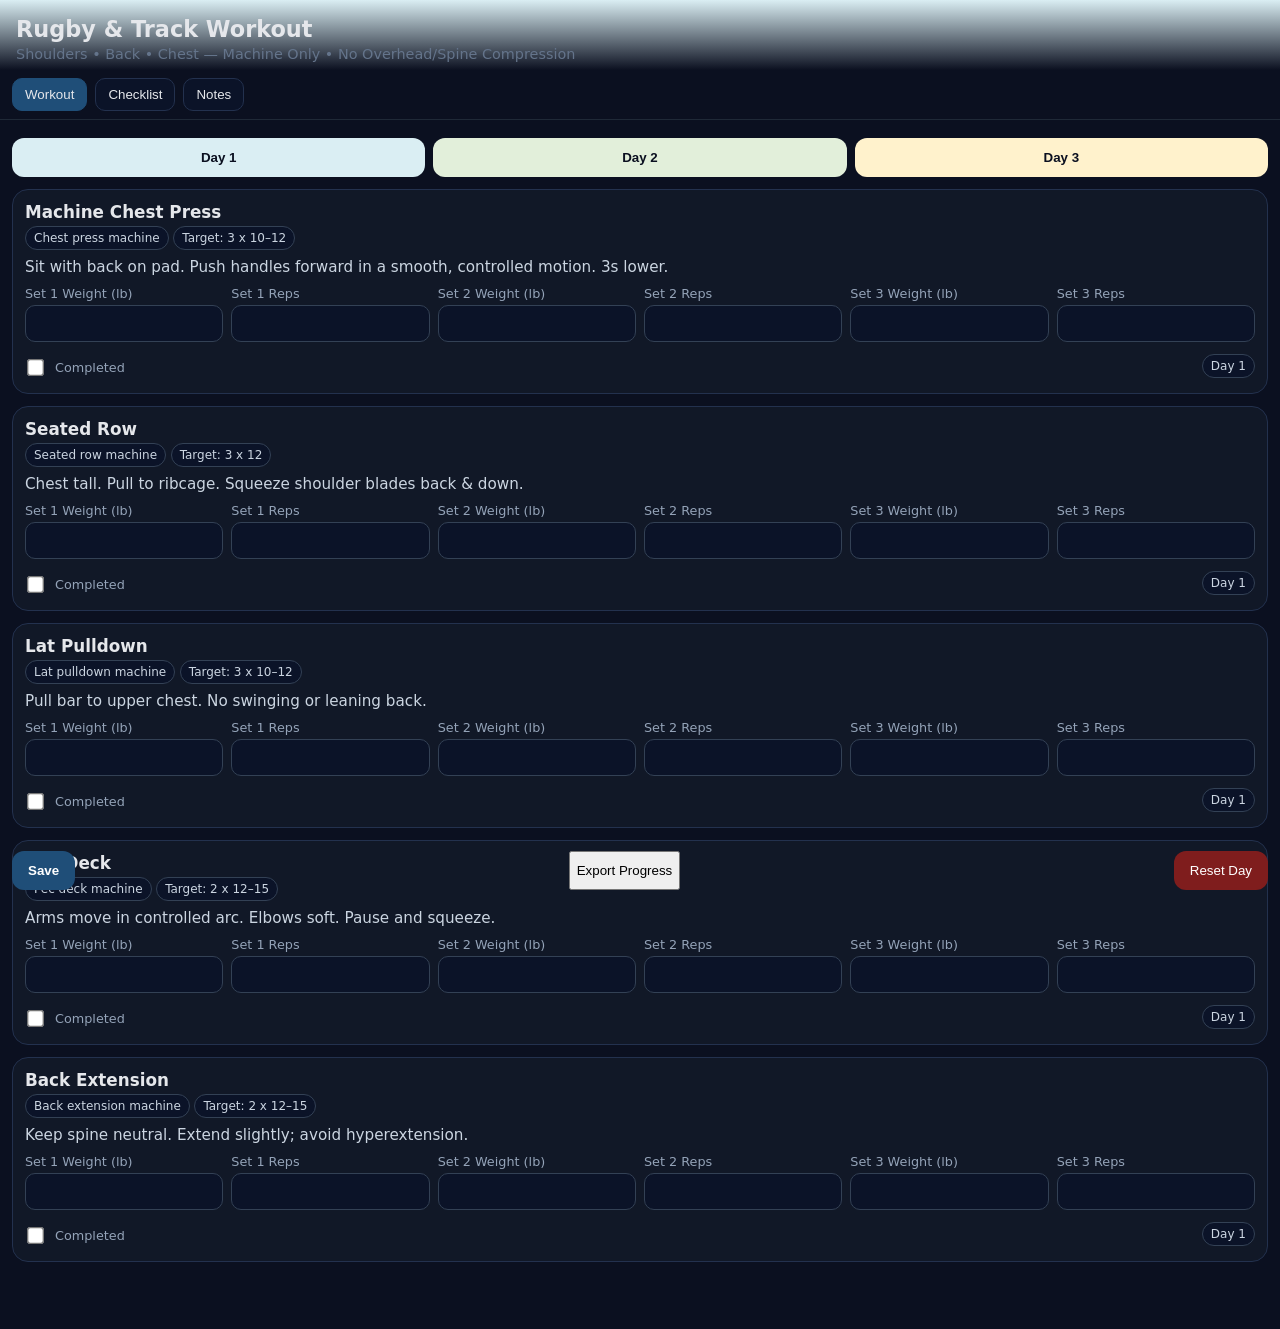
==== index.html @ b60ce6e6 "Add files via upload" ====
<!DOCTYPE html>
<html lang="en">
<head>
  <meta charset="utf-8" />
  <meta name="viewport" content="width=device-width, initial-scale=1" />
  <meta name="theme-color" content="#1F4E78" />
  <meta name="apple-mobile-web-app-capable" content="yes" />
  <meta name="apple-mobile-web-app-status-bar-style" content="black-translucent" />
  <link rel="apple-touch-icon" href="icons/icon-192.png" />
  <title>RugbyTrackWorkout</title>
  <link rel="manifest" href="manifest.webmanifest" />
  <link rel="stylesheet" href="styles.css" />
  <link rel="icon" href="icons/icon-192.png" />
  <meta name="description" content="Spine‑friendly machine workout tracker for a 13‑year‑old rugby + track athlete." />
</head>
<body>
  <header>
    <h1>Rugby & Track Workout</h1>
    <p class="subtitle">Shoulders • Back • Chest — Machine Only • No Overhead/Spine Compression</p>
  </header>

  <nav class="tabs">
    <button class="tab active" data-tab="workout">Workout</button>
    <button class="tab" data-tab="checklist">Checklist</button>
    <button class="tab" data-tab="about">Notes</button>
  </nav>

  <main>
    <section id="workout" class="tab-panel active">
      <div class="day-picker">
        <button class="day-btn day1" data-day="Day 1">Day 1</button>
        <button class="day-btn day2" data-day="Day 2">Day 2</button>
        <button class="day-btn day3" data-day="Day 3">Day 3</button>
      </div>
      <div id="exerciseList"></div>
      <div class="actions">
        <button id="saveBtn" class="primary">Save</button>
        <button id="exportBtn">Export Progress</button>
        <button id="resetBtn" class="danger">Reset Day</button>
      </div>
    </section>

    <section id="checklist" class="tab-panel">
      <h2>Gym Checklist</h2>
      <ul id="checklistItems" class="checklist"></ul>
    </section>

    <section id="about" class="tab-panel">
      <h2>Guidelines</h2>
      <ul>
        <li>Use light–moderate weight with perfect form; stop 2–3 reps before failure.</li>
        <li>No overhead pressing or vertical spine loading.</li>
        <li>Slow lowers (2–3 seconds) and smooth control on every rep.</li>
        <li>Warm up 5–8 minutes and finish with easy cardio and mobility.</li>
        <li>Ask a coach/parent to supervise machine setup and form.</li>
      </ul>
      <p class="fineprint">This is general fitness guidance, not medical advice. If anything hurts (sharp/pinching pain), stop and tell a coach/parent.</p>
    </section>
  </main>

  <footer>
    <button id="installBtn" class="install hidden">Install App</button>
  </footer>

  <script src="app.js"></script>
</body>
</html>
---- styles.css ----
:root{
  --brand:#1F4E78; --bg:#0f172a; --card:#111827; --muted:#64748b; --text:#e5e7eb;
  --day1:#DAEEF3; --day2:#E2EFDA; --day3:#FFF2CC;
}
*{box-sizing:border-box}
html,body{margin:0;padding:0;font-family:system-ui,-apple-system,Segoe UI,Roboto,Arial,sans-serif;color:var(--text);background:#0b1020}
header{padding:16px 16px 8px;background:linear-gradient(180deg,#12385b,transparent)}
h1{margin:0;font-size:1.4rem}
.subtitle{margin:.25rem 0 0;color:var(--muted);font-size:.9rem}
.tabs{display:flex;gap:8px;padding:8px 12px;border-bottom:1px solid #1f2937}
.tab{background:#0b1328;color:var(--text);border:1px solid #23314e;border-radius:10px;padding:8px 12px;cursor:pointer}
.tab.active{background:var(--brand);border-color:var(--brand)}
.tab-panel{display:none;padding:12px}
.tab-panel.active{display:block}
.day-picker{display:flex;gap:8px;margin:6px 0 12px}
.day-btn{flex:1;border:none;border-radius:12px;padding:12px;font-weight:600;cursor:pointer;color:#0b1020}
.day1{background:var(--day1)}.day2{background:var(--day2)}.day3{background:var(--day3)}
.card{background:var(--card);border:1px solid #23314e;border-radius:16px;padding:12px;margin-bottom:12px}
.card h3{margin:0 0 4px;font-size:1.05rem}
.meta{color:var(--muted);font-size:.9rem;margin-bottom:6px}
.instructions{font-size:.95rem;margin:8px 0 10px;color:#cbd5e1}
.grid{display:grid;grid-template-columns:repeat(3,1fr);gap:8px}
.grid .cell{display:flex;flex-direction:column}
label{font-size:.8rem;color:#94a3b8;margin-bottom:4px}
input[type=number]{width:100%;border:1px solid #334155;border-radius:10px;padding:10px;background:#0b1328;color:var(--text)}
input[type=checkbox]{transform:scale(1.3)}
.row{display:flex;align-items:center;justify-content:space-between;gap:10px;margin-top:8px}
.badge{display:inline-block;padding:4px 8px;border-radius:999px;background:#0b1328;border:1px solid #334155;font-size:.75rem;color:#cbd5e1}
.actions{display:flex;gap:10px;position:sticky;bottom:10px;justify-content:space-between;margin-top:16px}
.primary{background:var(--brand);color:white;border:none;border-radius:12px;padding:12px 16px;font-weight:700}
.danger{background:#7f1d1d;color:#fff;border:none;border-radius:12px;padding:12px 16px}
.install{display:block;margin:12px auto;padding:12px 16px;border-radius:12px;border:1px solid #334155;background:#0b1328;color:#e5e7eb}
.install.hidden{display:none}
.checklist{list-style:none;margin:0;padding:0}
.checklist li{display:flex;align-items:center;justify-content:space-between;background:var(--card);border:1px solid #23314e;border-radius:12px;padding:10px;margin:8px 0}
.note{font-size:.85rem;color:#a1a1aa}
.fineprint{font-size:.8rem;color:#94a3b8;margin-top:8px}
@media(min-width:768px){.grid{grid-template-columns:repeat(6,1fr)}}
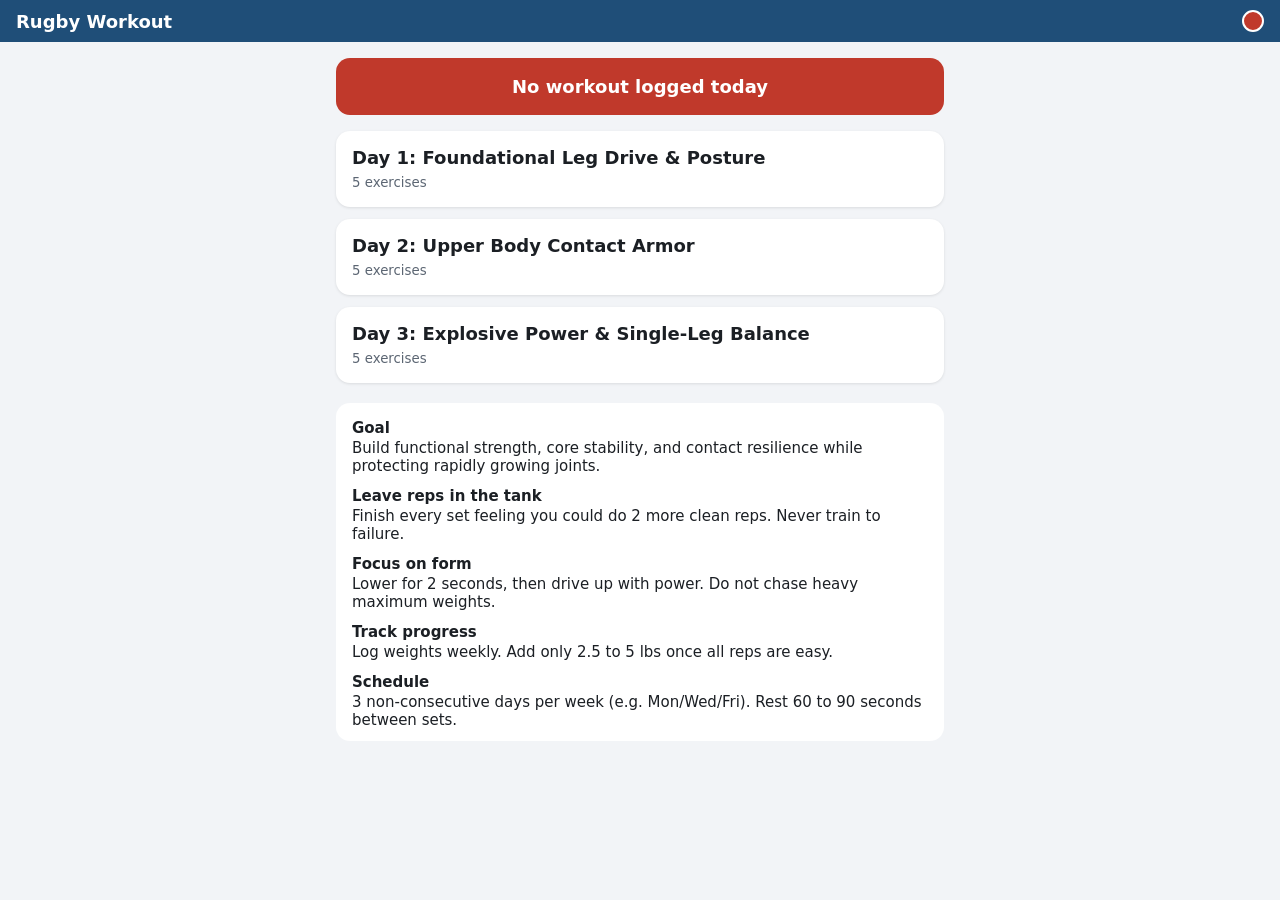
==== commit 5e14811c: "Rebuild app with Rugby Preparation plan, diagrams, and red/green status" ====
--- a/index.html
+++ b/index.html
@@ -1,68 +1,28 @@
-
 <!DOCTYPE html>
 <html lang="en">
 <head>
   <meta charset="utf-8" />
-  <meta name="viewport" content="width=device-width, initial-scale=1" />
+  <meta name="viewport" content="width=device-width, initial-scale=1, viewport-fit=cover" />
   <meta name="theme-color" content="#1F4E78" />
   <meta name="apple-mobile-web-app-capable" content="yes" />
+  <meta name="mobile-web-app-capable" content="yes" />
+  <meta name="apple-mobile-web-app-title" content="Workout" />
   <meta name="apple-mobile-web-app-status-bar-style" content="black-translucent" />
-  <link rel="apple-touch-icon" href="icons/icon-192.png" />
-  <title>RugbyTrackWorkout</title>
+  <link rel="apple-touch-icon" href="icon.svg" />
+  <link rel="icon" href="icon.svg" />
   <link rel="manifest" href="manifest.webmanifest" />
   <link rel="stylesheet" href="styles.css" />
-  <link rel="icon" href="icons/icon-192.png" />
-  <meta name="description" content="Spine‑friendly machine workout tracker for a 13‑year‑old rugby + track athlete." />
+  <title>Rugby Workout</title>
 </head>
 <body>
-  <header>
-    <h1>Rugby & Track Workout</h1>
-    <p class="subtitle">Shoulders • Back • Chest — Machine Only • No Overhead/Spine Compression</p>
+  <header id="top">
+    <a id="back" href="#/" hidden>&lsaquo; Back</a>
+    <h1 id="title">Rugby Workout</h1>
+    <span id="status" class="dot" aria-live="polite"></span>
   </header>
-
-  <nav class="tabs">
-    <button class="tab active" data-tab="workout">Workout</button>
-    <button class="tab" data-tab="checklist">Checklist</button>
-    <button class="tab" data-tab="about">Notes</button>
-  </nav>
-
-  <main>
-    <section id="workout" class="tab-panel active">
-      <div class="day-picker">
-        <button class="day-btn day1" data-day="Day 1">Day 1</button>
-        <button class="day-btn day2" data-day="Day 2">Day 2</button>
-        <button class="day-btn day3" data-day="Day 3">Day 3</button>
-      </div>
-      <div id="exerciseList"></div>
-      <div class="actions">
-        <button id="saveBtn" class="primary">Save</button>
-        <button id="exportBtn">Export Progress</button>
-        <button id="resetBtn" class="danger">Reset Day</button>
-      </div>
-    </section>
-
-    <section id="checklist" class="tab-panel">
-      <h2>Gym Checklist</h2>
-      <ul id="checklistItems" class="checklist"></ul>
-    </section>
-
-    <section id="about" class="tab-panel">
-      <h2>Guidelines</h2>
-      <ul>
-        <li>Use light–moderate weight with perfect form; stop 2–3 reps before failure.</li>
-        <li>No overhead pressing or vertical spine loading.</li>
-        <li>Slow lowers (2–3 seconds) and smooth control on every rep.</li>
-        <li>Warm up 5–8 minutes and finish with easy cardio and mobility.</li>
-        <li>Ask a coach/parent to supervise machine setup and form.</li>
-      </ul>
-      <p class="fineprint">This is general fitness guidance, not medical advice. If anything hurts (sharp/pinching pain), stop and tell a coach/parent.</p>
-    </section>
-  </main>
-
-  <footer>
-    <button id="installBtn" class="install hidden">Install App</button>
-  </footer>
-
+  <main id="app"></main>
+  <script src="workout_data.js"></script>
+  <script src="diagrams.js"></script>
   <script src="app.js"></script>
 </body>
 </html>
--- a/styles.css
+++ b/styles.css
@@ -1,39 +1,30 @@
-
-:root{
-  --brand:#1F4E78; --bg:#0f172a; --card:#111827; --muted:#64748b; --text:#e5e7eb;
-  --day1:#DAEEF3; --day2:#E2EFDA; --day3:#FFF2CC;
-}
-*{box-sizing:border-box}
-html,body{margin:0;padding:0;font-family:system-ui,-apple-system,Segoe UI,Roboto,Arial,sans-serif;color:var(--text);background:#0b1020}
-header{padding:16px 16px 8px;background:linear-gradient(180deg,#12385b,transparent)}
-h1{margin:0;font-size:1.4rem}
-.subtitle{margin:.25rem 0 0;color:var(--muted);font-size:.9rem}
-.tabs{display:flex;gap:8px;padding:8px 12px;border-bottom:1px solid #1f2937}
-.tab{background:#0b1328;color:var(--text);border:1px solid #23314e;border-radius:10px;padding:8px 12px;cursor:pointer}
-.tab.active{background:var(--brand);border-color:var(--brand)}
-.tab-panel{display:none;padding:12px}
-.tab-panel.active{display:block}
-.day-picker{display:flex;gap:8px;margin:6px 0 12px}
-.day-btn{flex:1;border:none;border-radius:12px;padding:12px;font-weight:600;cursor:pointer;color:#0b1020}
-.day1{background:var(--day1)}.day2{background:var(--day2)}.day3{background:var(--day3)}
-.card{background:var(--card);border:1px solid #23314e;border-radius:16px;padding:12px;margin-bottom:12px}
-.card h3{margin:0 0 4px;font-size:1.05rem}
-.meta{color:var(--muted);font-size:.9rem;margin-bottom:6px}
-.instructions{font-size:.95rem;margin:8px 0 10px;color:#cbd5e1}
-.grid{display:grid;grid-template-columns:repeat(3,1fr);gap:8px}
-.grid .cell{display:flex;flex-direction:column}
-label{font-size:.8rem;color:#94a3b8;margin-bottom:4px}
-input[type=number]{width:100%;border:1px solid #334155;border-radius:10px;padding:10px;background:#0b1328;color:var(--text)}
-input[type=checkbox]{transform:scale(1.3)}
-.row{display:flex;align-items:center;justify-content:space-between;gap:10px;margin-top:8px}
-.badge{display:inline-block;padding:4px 8px;border-radius:999px;background:#0b1328;border:1px solid #334155;font-size:.75rem;color:#cbd5e1}
-.actions{display:flex;gap:10px;position:sticky;bottom:10px;justify-content:space-between;margin-top:16px}
-.primary{background:var(--brand);color:white;border:none;border-radius:12px;padding:12px 16px;font-weight:700}
-.danger{background:#7f1d1d;color:#fff;border:none;border-radius:12px;padding:12px 16px}
-.install{display:block;margin:12px auto;padding:12px 16px;border-radius:12px;border:1px solid #334155;background:#0b1328;color:#e5e7eb}
-.install.hidden{display:none}
-.checklist{list-style:none;margin:0;padding:0}
-.checklist li{display:flex;align-items:center;justify-content:space-between;background:var(--card);border:1px solid #23314e;border-radius:12px;padding:10px;margin:8px 0}
-.note{font-size:.85rem;color:#a1a1aa}
-.fineprint{font-size:.8rem;color:#94a3b8;margin-top:8px}
-@media(min-width:768px){.grid{grid-template-columns:repeat(6,1fr)}}
+:root { --red: #c0392b; --green: #1e9e4a; --blue: #1F4E78; --bg: #f2f4f7; }
+* { box-sizing: border-box; -webkit-tap-highlight-color: transparent; }
+body { margin: 0; font-family: -apple-system, system-ui, sans-serif; background: var(--bg); color: #1b1f24; }
+header { position: sticky; top: 0; z-index: 5; display: flex; align-items: center; gap: 10px; padding: calc(10px + env(safe-area-inset-top)) 16px 10px; background: var(--blue); color: #fff; }
+header h1 { flex: 1; margin: 0; font-size: 18px; }
+#back { color: #fff; text-decoration: none; font-size: 17px; }
+.dot { width: 22px; height: 22px; border-radius: 50%; background: var(--red); border: 2px solid #fff; }
+.dot.done { background: var(--green); }
+main { padding: 16px 16px calc(32px + env(safe-area-inset-bottom)); max-width: 640px; margin: auto; }
+.banner { border-radius: 14px; padding: 18px; color: #fff; background: var(--red); font-weight: 600; font-size: 18px; text-align: center; margin-bottom: 16px; }
+.banner.done { background: var(--green); }
+.card { display: block; background: #fff; border-radius: 14px; padding: 16px; margin-bottom: 12px; text-decoration: none; color: inherit; box-shadow: 0 1px 3px rgba(0,0,0,.1); }
+.card h2 { margin: 0 0 4px; font-size: 18px; }
+.card small, .muted { color: #5c6673; }
+.guide { background: #fff; border-radius: 14px; padding: 4px 16px 12px; margin-top: 20px; font-size: 15px; }
+.guide h3 { margin: 12px 0 2px; font-size: 15px; }
+.guide p { margin: 0; }
+.ex { display: flex; align-items: center; gap: 12px; }
+.ex input { width: 26px; height: 26px; flex: none; accent-color: var(--green); }
+.ex a.name { flex: 1; text-decoration: none; color: inherit; }
+.ex .name b { display: block; font-size: 17px; }
+.reps { display: inline-block; margin-top: 4px; padding: 2px 10px; border-radius: 99px; background: #e3edf6; color: var(--blue); font-weight: 600; font-size: 14px; }
+.chev { color: #9aa4b0; font-size: 22px; }
+button.main { width: 100%; padding: 16px; border: 0; border-radius: 14px; font-size: 18px; font-weight: 700; color: #fff; background: var(--red); margin-top: 8px; }
+button.main.done { background: var(--green); }
+.diagram { background: #fff; border-radius: 14px; padding: 12px; margin-bottom: 12px; }
+.diagram svg { width: 100%; height: auto; max-height: 240px; }
+.diagram p { margin: 4px 0 0; text-align: center; font-weight: 600; color: var(--blue); }
+.big { font-size: 22px; font-weight: 700; margin: 4px 0; }
+ol { padding-left: 22px; line-height: 1.5; }
